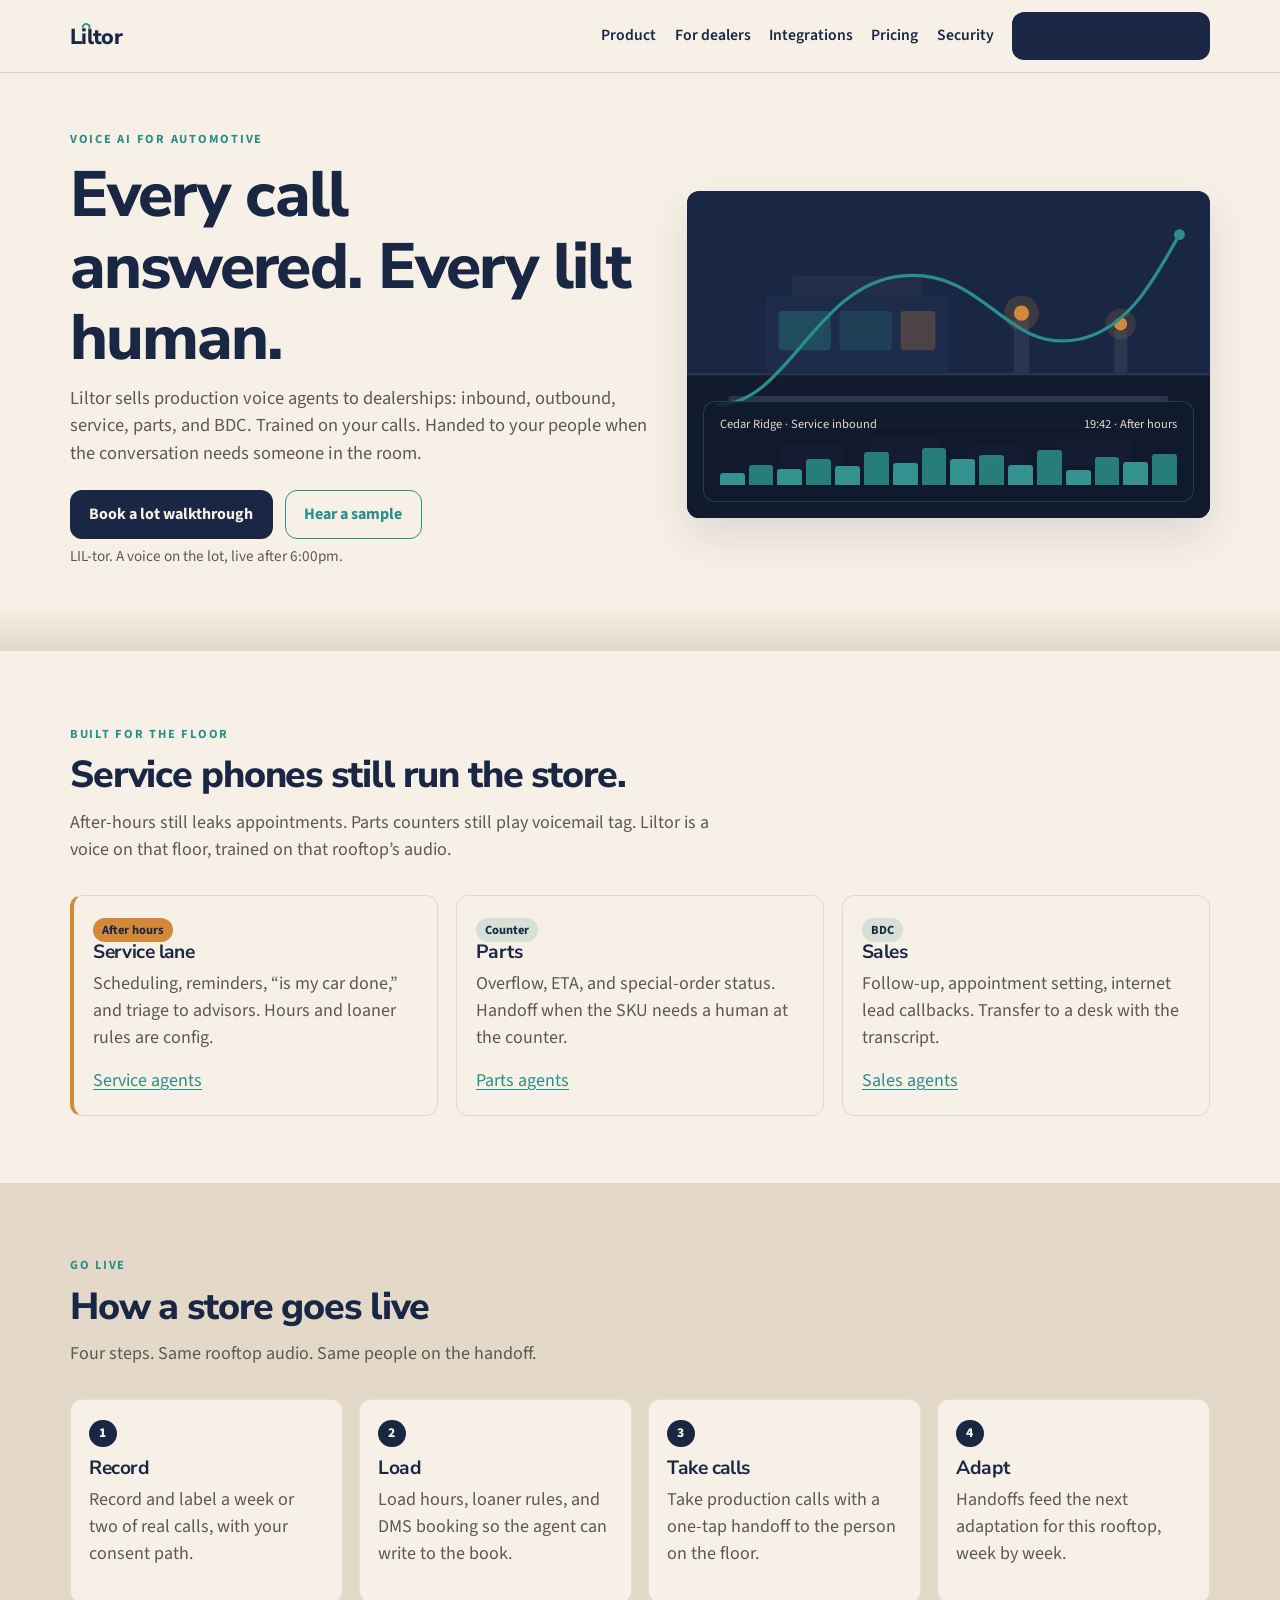
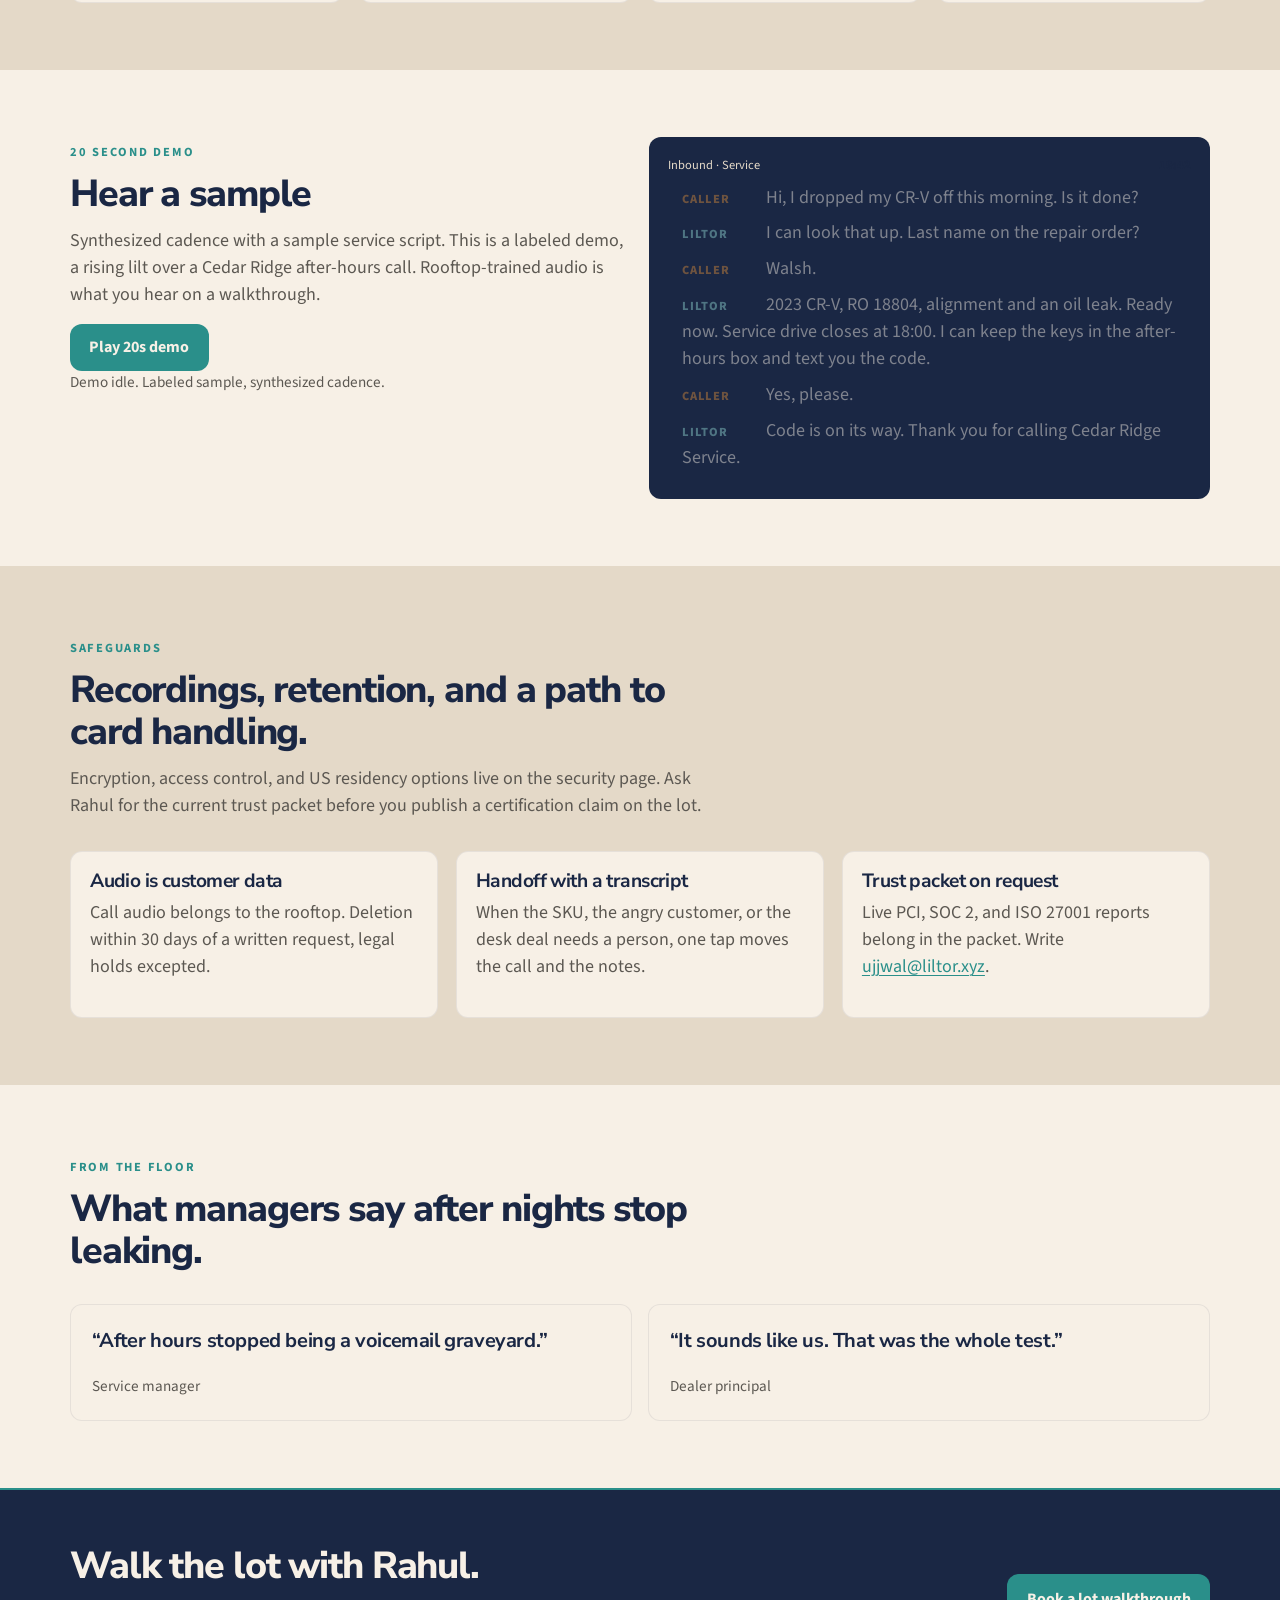
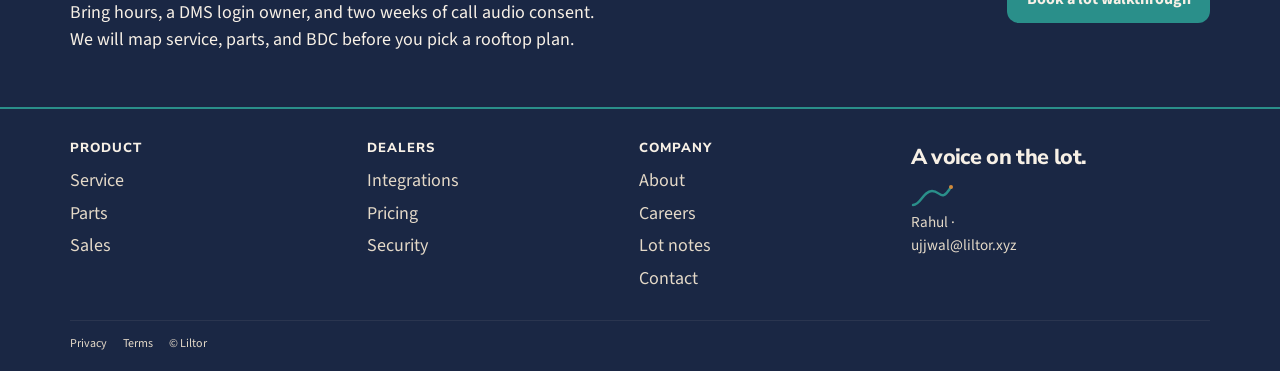
==== index.html @ 1d0a1dd4 "Deploy liltor website" ====
<!DOCTYPE html>
<html lang="en">
<head>
  <meta charset="utf-8">
  <meta name="viewport" content="width=device-width, initial-scale=1">
  <title>Liltor | Voice agents for dealerships</title>
  <meta name="description" content="Liltor sells production voice agents to dealerships for inbound, outbound, service, parts, and BDC. Trained on your calls, with a one-tap handoff to your people.">
  <link rel="icon" href="favicon.svg" type="image/svg+xml">
  <link rel="preconnect" href="https://fonts.googleapis.com">
  <link rel="preconnect" href="https://fonts.gstatic.com" crossorigin>
  <link href="https://fonts.googleapis.com/css2?family=Nunito+Sans:wght@600;700;800&family=Source+Sans+3:wght@400;600;700&display=swap" rel="stylesheet">
  <link rel="stylesheet" href="css/styles.css">
</head>
<body data-page="home">
  <a class="skip" href="#main">Skip to content</a>
  <header class="site-header">
    <div class="wrap nav-inner">
      <a class="wordmark" href="index.html" aria-label="Liltor home">L<span class="lilt-i">i</span>ltor</a>
      <button class="nav-toggle" type="button" aria-expanded="false" aria-controls="site-nav" aria-label="Open menu">Menu</button>
      <nav id="site-nav" class="site-nav">
        <a href="product.html">Product</a>
        <a href="product.html#dealers">For dealers</a>
        <a href="product.html#integrations">Integrations</a>
        <a href="pricing.html">Pricing</a>
        <a href="about.html#security">Security</a>
        <a class="btn btn-primary" href="about.html#contact">Book a lot walkthrough</a>
      </nav>
    </div>
  </header>
  <div class="nav-overlay"></div>

  <main id="main">
    <section class="hero">
      <div class="wrap hero-grid">
        <div>
          <p class="eyebrow">Voice AI for automotive</p>
          <h1>Every call answered. Every lilt human.</h1>
          <p class="lede">Liltor sells production voice agents to dealerships: inbound, outbound, service, parts, and BDC. Trained on your calls. Handed to your people when the conversation needs someone in the room.</p>
          <div class="hero-actions">
            <a class="btn btn-primary" href="about.html#contact">Book a lot walkthrough</a>
            <a class="btn btn-secondary" href="#sample">Hear a sample</a>
          </div>
          <p class="hero-note">LIL-tor. A voice on the lot, live after 6:00pm.</p>
        </div>
        <div class="lot-card">
          <img src="img/lot-dusk.svg" width="480" height="300" alt="Night dealership lot with sodium lamps and a rising teal voice curve">
          <div class="hero-console" aria-hidden="true">
            <div class="console-meta">
              <span>Cedar Ridge · Service inbound</span>
              <span>19:42 · After hours</span>
            </div>
            <div class="wave">
              <span></span><span></span><span></span><span></span>
              <span></span><span></span><span></span><span></span>
              <span></span><span></span><span></span><span></span>
              <span></span><span></span><span></span><span></span>
            </div>
          </div>
        </div>
      </div>
    </section>

    <section class="section">
      <div class="wrap">
        <div class="section-head">
          <p class="eyebrow">Built for the floor</p>
          <h2>Service phones still run the store.</h2>
          <p>After-hours still leaks appointments. Parts counters still play voicemail tag. Liltor is a voice on that floor, trained on that rooftop’s audio.</p>
        </div>
        <div class="grid-3">
          <article class="card card-pip">
            <span class="chip chip-amber">After hours</span>
            <h3>Service lane</h3>
            <p>Scheduling, reminders, “is my car done,” and triage to advisors. Hours and loaner rules are config.</p>
            <a href="product.html#service">Service agents</a>
          </article>
          <article class="card">
            <span class="chip chip-teal">Counter</span>
            <h3>Parts</h3>
            <p>Overflow, ETA, and special-order status. Handoff when the SKU needs a human at the counter.</p>
            <a href="product.html#parts">Parts agents</a>
          </article>
          <article class="card">
            <span class="chip chip-teal">BDC</span>
            <h3>Sales</h3>
            <p>Follow-up, appointment setting, internet lead callbacks. Transfer to a desk with the transcript.</p>
            <a href="product.html#sales">Sales agents</a>
          </article>
        </div>
      </div>
    </section>

    <section class="section section-fog" id="how">
      <div class="wrap">
        <div class="section-head">
          <p class="eyebrow">Go live</p>
          <h2>How a store goes live</h2>
          <p>Four steps. Same rooftop audio. Same people on the handoff.</p>
        </div>
        <div class="steps">
          <article class="step">
            <h3>Record</h3>
            <p>Record and label a week or two of real calls, with your consent path.</p>
          </article>
          <article class="step">
            <h3>Load</h3>
            <p>Load hours, loaner rules, and DMS booking so the agent can write to the book.</p>
          </article>
          <article class="step">
            <h3>Take calls</h3>
            <p>Take production calls with a one-tap handoff to the person on the floor.</p>
          </article>
          <article class="step">
            <h3>Adapt</h3>
            <p>Handoffs feed the next adaptation for this rooftop, week by week.</p>
          </article>
        </div>
      </div>
    </section>

    <section class="section" id="sample">
      <div class="wrap grid-2">
        <div>
          <p class="eyebrow">20 second demo</p>
          <h2>Hear a sample</h2>
          <p>Synthesized cadence with a sample service script. This is a labeled demo, a rising lilt over a Cedar Ridge after-hours call. Rooftop-trained audio is what you hear on a walkthrough.</p>
          <button class="btn btn-teal" type="button" data-sample-play aria-pressed="false">Play 20s demo</button>
          <p class="muted" data-sample-status>Demo idle. Labeled sample, synthesized cadence.</p>
        </div>
        <div class="sample-panel">
          <div class="console-meta">
            <span>Inbound · Service</span>
            <span class="hours">19:42</span>
          </div>
          <p class="sample-line caller" data-sample-line data-at="0"><span class="who">Caller</span> Hi, I dropped my CR-V off this morning. Is it done?</p>
          <p class="sample-line agent" data-sample-line data-at="3500"><span class="who">Liltor</span> I can look that up. Last name on the repair order?</p>
          <p class="sample-line caller" data-sample-line data-at="7500"><span class="who">Caller</span> Walsh.</p>
          <p class="sample-line agent" data-sample-line data-at="10500"><span class="who">Liltor</span> 2023 CR-V, RO 18804, alignment and an oil leak. Ready now. Service drive closes at 18:00. I can keep the keys in the after-hours box and text you the code.</p>
          <p class="sample-line caller" data-sample-line data-at="15500"><span class="who">Caller</span> Yes, please.</p>
          <p class="sample-line agent" data-sample-line data-at="17500"><span class="who">Liltor</span> Code is on its way. Thank you for calling Cedar Ridge Service.</p>
        </div>
      </div>
    </section>

    <section class="section section-fog">
      <div class="wrap">
        <div class="section-head">
          <p class="eyebrow">Safeguards</p>
          <h2>Recordings, retention, and a path to card handling.</h2>
          <p>Encryption, access control, and US residency options live on the security page. Ask Rahul for the current trust packet before you publish a certification claim on the lot.</p>
        </div>
        <div class="grid-3">
          <article class="card">
            <h3>Audio is customer data</h3>
            <p>Call audio belongs to the rooftop. Deletion within 30 days of a written request, legal holds excepted.</p>
          </article>
          <article class="card">
            <h3>Handoff with a transcript</h3>
            <p>When the SKU, the angry customer, or the desk deal needs a person, one tap moves the call and the notes.</p>
          </article>
          <article class="card">
            <h3>Trust packet on request</h3>
            <p>Live PCI, SOC 2, and ISO 27001 reports belong in the packet. Write <a href="mailto:ujjwal@liltor.xyz">ujjwal@liltor.xyz</a>.</p>
          </article>
        </div>
      </div>
    </section>

    <section class="section">
      <div class="wrap">
        <div class="section-head">
          <p class="eyebrow">From the floor</p>
          <h2>What managers say after nights stop leaking.</h2>
        </div>
        <div class="quotes">
          <blockquote>
            <p>“After hours stopped being a voicemail graveyard.”</p>
            <cite>Service manager</cite>
          </blockquote>
          <blockquote>
            <p>“It sounds like us. That was the whole test.”</p>
            <cite>Dealer principal</cite>
          </blockquote>
        </div>
      </div>
    </section>

    <section class="section-navy cta-band">
      <div class="wrap">
        <div>
          <h2>Walk the lot with Rahul.</h2>
          <p>Bring hours, a DMS login owner, and two weeks of call audio consent. We will map service, parts, and BDC before you pick a rooftop plan.</p>
        </div>
        <a class="btn btn-teal" href="about.html#contact">Book a lot walkthrough</a>
      </div>
    </section>
  </main>

  <footer class="site-footer">
    <div class="wrap">
      <div class="footer-grid">
        <div>
          <h2>Product</h2>
          <a href="product.html#service">Service</a>
          <a href="product.html#parts">Parts</a>
          <a href="product.html#sales">Sales</a>
        </div>
        <div>
          <h2>Dealers</h2>
          <a href="product.html#integrations">Integrations</a>
          <a href="pricing.html">Pricing</a>
          <a href="about.html#security">Security</a>
        </div>
        <div>
          <h2>Company</h2>
          <a href="about.html">About</a>
          <a href="about.html#careers">Careers</a>
          <a href="docs.html#lot-notes">Lot notes</a>
          <a href="about.html#contact">Contact</a>
        </div>
        <div>
          <p class="footer-tagline">A voice on the lot.</p>
          <svg class="lilt-glyph" viewBox="0 0 42 28" aria-hidden="true">
            <path d="M2 22C10 22 12 8 21 8s9 12 19-4" fill="none" stroke="#2A8F8A" stroke-width="2.4" stroke-linecap="round"/>
            <circle cx="40" cy="4" r="2" fill="#D4893A"/>
          </svg>
          <p class="muted" style="color:#E4D9C8">Rahul · <a href="mailto:ujjwal@liltor.xyz">ujjwal@liltor.xyz</a></p>
        </div>
      </div>
      <div class="legal-row">
        <a href="about.html#privacy">Privacy</a>
        <a href="about.html#terms">Terms</a>
        <span>© Liltor</span>
      </div>
    </div>
  </footer>
  <script src="js/main.js"></script>
</body>
</html>
---- css/styles.css ----
:root {
  --lot-cream: #f7f0e6;
  --night-navy: #1a2744;
  --lilt-teal: #2a8f8a;
  --amber-lamp: #d4893a;
  --asphalt: #5c5852;
  --fog: #e4d9c8;
  --glass: #243049;
  --cream-ink: #f7f0e6;
  --header-h: 4.5rem;
  --radius: 12px;
  --max: 1140px;
  --shadow: 0 18px 40px rgba(26, 39, 68, 0.12);
}

*,
*::before,
*::after {
  box-sizing: border-box;
}

html {
  scroll-behavior: smooth;
}

html:focus-within {
  scroll-behavior: smooth;
}

body {
  margin: 0;
  font-family: "Source Sans 3", "Source Sans Pro", sans-serif;
  font-size: 18px;
  line-height: 1.5;
  color: var(--asphalt);
  background: var(--lot-cream);
}

body.nav-open {
  overflow: hidden;
}

img,
svg {
  max-width: 100%;
  display: block;
}

a {
  color: var(--lilt-teal);
  text-decoration-thickness: 1px;
  text-underline-offset: 0.18em;
}

a:hover {
  color: var(--night-navy);
}

h1,
h2,
h3,
.wordmark {
  font-family: "Nunito Sans", "Source Sans 3", sans-serif;
  color: var(--night-navy);
  letter-spacing: -0.03em;
  line-height: 1.12;
}

h1 {
  font-size: clamp(2.4rem, 5vw, 4.1rem);
  font-weight: 800;
  margin: 0 0 0.6rem;
}

h2 {
  font-size: clamp(1.7rem, 3vw, 2.35rem);
  font-weight: 800;
  margin: 0 0 0.75rem;
}

h3 {
  font-size: 1.2rem;
  font-weight: 700;
  margin: 0 0 0.4rem;
}

p {
  margin: 0 0 1rem;
}

[id] {
  scroll-margin-top: 5.75rem;
}

.skip {
  position: absolute;
  left: 1rem;
  top: -3rem;
  background: var(--night-navy);
  color: var(--cream-ink);
  padding: 0.5rem 0.8rem;
  border-radius: 8px;
  z-index: 80;
}

.skip:focus {
  top: 0.75rem;
}

.wrap {
  width: min(var(--max), calc(100% - 2.4rem));
  margin-inline: auto;
}

.eyebrow {
  display: inline-block;
  margin-bottom: 0.7rem;
  color: var(--lilt-teal);
  font-size: 0.78rem;
  font-weight: 700;
  letter-spacing: 0.14em;
  text-transform: uppercase;
}

.lede {
  font-size: 1.15rem;
  max-width: 40rem;
}

.site-header {
  position: sticky;
  top: 0;
  z-index: 40;
  background: rgba(247, 240, 230, 0.94);
  backdrop-filter: blur(10px);
  border-bottom: 1px solid var(--asphalt);
  border-bottom-color: rgba(92, 88, 82, 0.22);
}

.site-header.is-scrolled {
  box-shadow: 0 8px 24px rgba(26, 39, 68, 0.06);
}

.nav-inner {
  min-height: var(--header-h);
  display: flex;
  align-items: center;
  justify-content: space-between;
  gap: 1rem;
}

.wordmark {
  display: inline-flex;
  align-items: baseline;
  gap: 0;
  font-size: 1.35rem;
  font-weight: 800;
  color: var(--night-navy);
  text-decoration: none;
}

.wordmark:hover {
  color: var(--night-navy);
}

.lilt-i {
  position: relative;
  display: inline-block;
  padding-top: 0.12em;
}

.lilt-i::after {
  content: "";
  position: absolute;
  left: 42%;
  top: 0.02em;
  width: 0.42em;
  height: 0.26em;
  border: 2px solid var(--lilt-teal);
  border-bottom: none;
  border-radius: 10px 10px 0 0;
  transform: translateX(-20%) rotate(18deg);
}

.site-nav {
  display: flex;
  align-items: center;
  gap: 1.15rem;
}

.site-nav a {
  color: var(--night-navy);
  text-decoration: none;
  font-weight: 600;
  font-size: 0.98rem;
}

.site-nav a:hover,
.site-nav a.is-active {
  color: var(--lilt-teal);
}

.nav-toggle {
  display: none;
  border: 1px solid var(--fog);
  background: var(--lot-cream);
  color: var(--night-navy);
  border-radius: 10px;
  padding: 0.45rem 0.7rem;
  font: inherit;
  font-weight: 700;
  cursor: pointer;
}

.nav-overlay {
  display: none;
}

.btn {
  display: inline-flex;
  align-items: center;
  justify-content: center;
  gap: 0.4rem;
  border-radius: var(--radius);
  padding: 0.72rem 1.15rem;
  font-weight: 700;
  text-decoration: none;
  border: 1px solid transparent;
  cursor: pointer;
  font-family: inherit;
  font-size: 1rem;
}

.btn-primary {
  background: var(--night-navy);
  color: var(--cream-ink);
}

.btn-primary:hover {
  background: #24355c;
  color: var(--cream-ink);
}

.btn-secondary {
  background: transparent;
  color: var(--lilt-teal);
  border-color: var(--lilt-teal);
}

.btn-secondary:hover {
  background: rgba(42, 143, 138, 0.08);
  color: var(--night-navy);
}

.btn-teal {
  background: var(--lilt-teal);
  color: var(--cream-ink);
}

.btn-teal:hover {
  background: #237a76;
  color: var(--cream-ink);
}

.hero {
  padding: 3.2rem 0 4.2rem;
  background: linear-gradient(180deg, var(--lot-cream) 0%, var(--lot-cream) 92%, var(--fog) 100%);
}

.hero-grid {
  display: grid;
  grid-template-columns: 1.05fr 0.95fr;
  gap: 2.4rem;
  align-items: center;
}

.hero-actions {
  display: flex;
  flex-wrap: wrap;
  gap: 0.75rem;
  margin: 1.4rem 0 0.4rem;
}

.hero-note {
  color: var(--asphalt);
  font-size: 0.95rem;
}

.lot-card {
  position: relative;
  background: var(--night-navy);
  border-radius: var(--radius);
  overflow: hidden;
  min-height: 300px;
  box-shadow: var(--shadow);
}

.lot-card img {
  width: 100%;
  height: 100%;
  object-fit: cover;
}

.hero-console {
  position: absolute;
  left: 1rem;
  right: 1rem;
  bottom: 1rem;
  background: rgba(18, 26, 46, 0.86);
  border: 1px solid rgba(42, 143, 138, 0.35);
  border-radius: var(--radius);
  padding: 0.85rem 1rem 1rem;
  color: var(--cream-ink);
}

.console-meta {
  display: flex;
  justify-content: space-between;
  gap: 0.5rem;
  font-size: 0.78rem;
  font-variant-numeric: tabular-nums;
  color: var(--fog);
  margin-bottom: 0.55rem;
}

.wave {
  height: 42px;
  display: flex;
  align-items: flex-end;
  gap: 4px;
}

.wave span {
  flex: 1;
  background: var(--lilt-teal);
  border-radius: 3px 3px 0 0;
  transform-origin: bottom;
  animation: lilt 8s ease-in-out infinite;
  opacity: 0.85;
}

.wave span:nth-child(odd) {
  background: #3aa8a2;
}

.wave span:nth-child(1) { height: 28%; animation-delay: 0s; }
.wave span:nth-child(2) { height: 46%; animation-delay: -0.7s; }
.wave span:nth-child(3) { height: 38%; animation-delay: -1.4s; }
.wave span:nth-child(4) { height: 62%; animation-delay: -2.1s; }
.wave span:nth-child(5) { height: 44%; animation-delay: -2.8s; }
.wave span:nth-child(6) { height: 78%; animation-delay: -3.5s; }
.wave span:nth-child(7) { height: 52%; animation-delay: -4.2s; }
.wave span:nth-child(8) { height: 88%; animation-delay: -4.9s; }
.wave span:nth-child(9) { height: 60%; animation-delay: -5.6s; }
.wave span:nth-child(10) { height: 70%; animation-delay: -6.3s; }
.wave span:nth-child(11) { height: 48%; animation-delay: -1.1s; }
.wave span:nth-child(12) { height: 82%; animation-delay: -2.6s; }
.wave span:nth-child(13) { height: 36%; animation-delay: -3.9s; }
.wave span:nth-child(14) { height: 66%; animation-delay: -5.2s; }
.wave span:nth-child(15) { height: 54%; animation-delay: -6.8s; }
.wave span:nth-child(16) { height: 74%; animation-delay: -7.4s; }

@keyframes lilt {
  0%,
  100% {
    transform: scaleY(0.35);
  }
  18% {
    transform: scaleY(0.55);
  }
  42% {
    transform: scaleY(0.72);
  }
  68% {
    transform: scaleY(0.9);
  }
  84% {
    transform: scaleY(0.62);
  }
}

.section {
  padding: 4.2rem 0;
}

.section-fog {
  background: var(--fog);
}

.section-navy {
  background: var(--night-navy);
  color: var(--cream-ink);
}

.section-navy h2,
.section-navy h3 {
  color: var(--cream-ink);
}

.section-head {
  max-width: 40rem;
  margin-bottom: 2rem;
}

.grid-3,
.grid-4,
.grid-2 {
  display: grid;
  gap: 1.1rem;
}

.grid-2 {
  grid-template-columns: 1fr 1fr;
}

.grid-3 {
  grid-template-columns: repeat(3, 1fr);
}

.grid-4 {
  grid-template-columns: repeat(4, 1fr);
}

.card {
  background: var(--lot-cream);
  border: 1px solid var(--fog);
  border-radius: var(--radius);
  padding: 1.2rem 1.2rem 1.3rem;
}

.section-fog .card {
  border-color: rgba(26, 39, 68, 0.08);
}

.card-pip {
  border-left: 4px solid var(--amber-lamp);
}

.steps {
  display: grid;
  grid-template-columns: repeat(4, 1fr);
  gap: 1rem;
  counter-reset: step;
}

.step {
  background: var(--lot-cream);
  border: 1px solid rgba(26, 39, 68, 0.08);
  border-radius: var(--radius);
  padding: 1.15rem;
}

.step::before {
  counter-increment: step;
  content: counter(step);
  display: inline-flex;
  width: 1.7rem;
  height: 1.7rem;
  align-items: center;
  justify-content: center;
  border-radius: 999px;
  background: var(--night-navy);
  color: var(--cream-ink);
  font-weight: 800;
  font-size: 0.85rem;
  margin-bottom: 0.7rem;
  font-variant-numeric: tabular-nums;
}

.chip {
  display: inline-flex;
  align-items: center;
  border-radius: 999px;
  padding: 0.15rem 0.55rem;
  font-size: 0.78rem;
  font-weight: 700;
  font-variant-numeric: tabular-nums;
}

.chip-amber {
  background: var(--amber-lamp);
  color: #1a2744;
}

.chip-teal {
  background: rgba(42, 143, 138, 0.16);
  color: var(--night-navy);
}

.quotes {
  display: grid;
  grid-template-columns: 1fr 1fr;
  gap: 1rem;
}

blockquote {
  margin: 0;
  background: var(--lot-cream);
  border-radius: var(--radius);
  padding: 1.3rem;
  border: 1px solid rgba(26, 39, 68, 0.08);
}

blockquote p {
  font-family: "Nunito Sans", sans-serif;
  font-size: 1.25rem;
  color: var(--night-navy);
  font-weight: 700;
  letter-spacing: -0.02em;
}

cite {
  font-style: normal;
  color: var(--asphalt);
  font-size: 0.95rem;
}

.cta-band {
  padding: 3.4rem 0;
  border-top: 2px solid var(--lilt-teal);
}

.cta-band .wrap {
  display: flex;
  justify-content: space-between;
  align-items: center;
  gap: 1.5rem;
}

.cta-band p {
  margin: 0;
  max-width: 34rem;
}

.site-footer {
  background: var(--night-navy);
  color: var(--cream-ink);
  border-top: 2px solid var(--lilt-teal);
  padding: 2rem 0 1.1rem;
}

.footer-grid {
  display: grid;
  grid-template-columns: 1.1fr 1fr 1fr 1.2fr;
  gap: 1.4rem;
  min-height: 9.5rem;
}

.site-footer h2 {
  color: var(--cream-ink);
  font-size: 0.82rem;
  letter-spacing: 0.08em;
  text-transform: uppercase;
  margin-bottom: 0.7rem;
}

.site-footer a {
  display: block;
  color: var(--fog);
  text-decoration: none;
  margin-bottom: 0.35rem;
}

.site-footer a:hover {
  color: var(--cream-ink);
}

.footer-tagline {
  font-family: "Nunito Sans", sans-serif;
  font-weight: 800;
  font-size: 1.35rem;
  color: var(--cream-ink);
  letter-spacing: -0.03em;
  margin: 0 0 0.6rem;
}

.lilt-glyph {
  width: 42px;
  height: 28px;
}

.legal-row {
  display: flex;
  gap: 1rem;
  flex-wrap: wrap;
  align-items: center;
  margin-top: 1.4rem;
  padding-top: 0.9rem;
  border-top: 1px solid #2a354f;
  font-size: 12px;
  color: var(--fog);
}

.legal-row a {
  display: inline;
  margin: 0;
}

.page-hero {
  padding: 3rem 0 1.5rem;
}

.lane-block {
  display: grid;
  grid-template-columns: 0.9fr 1.1fr;
  gap: 1.5rem;
  align-items: start;
  padding: 2rem 0;
  border-top: 1px solid rgba(92, 88, 82, 0.16);
}

.lane-block:first-of-type {
  border-top: 0;
}

.flow {
  display: grid;
  grid-template-columns: repeat(4, 1fr);
  gap: 0.7rem;
  margin: 1.5rem 0 0;
}

.flow li {
  list-style: none;
  background: var(--night-navy);
  color: var(--cream-ink);
  border-radius: var(--radius);
  padding: 1rem;
}

.flow {
  padding: 0;
}

.flow strong {
  display: block;
  color: #8fd4d0;
  font-size: 0.82rem;
  letter-spacing: 0.06em;
  text-transform: uppercase;
  margin-bottom: 0.35rem;
}

.price-grid {
  display: grid;
  grid-template-columns: repeat(3, 1fr);
  gap: 1rem;
  align-items: stretch;
}

.price-card {
  background: var(--lot-cream);
  border: 1px solid var(--fog);
  border-radius: var(--radius);
  padding: 1.4rem;
}

.price-card.featured {
  border: 2px solid var(--lilt-teal);
  box-shadow: 0 0 0 6px rgba(42, 143, 138, 0.12);
  transform: translateY(-8px);
}

.price {
  font-family: "Nunito Sans", sans-serif;
  font-size: 2.2rem;
  font-weight: 800;
  color: var(--night-navy);
  font-variant-numeric: tabular-nums;
  letter-spacing: -0.04em;
  margin: 0.4rem 0 0.15rem;
}

.price span {
  font-size: 1rem;
  font-weight: 600;
  letter-spacing: 0;
  color: var(--asphalt);
}

.price-card ul {
  margin: 1rem 0 1.2rem;
  padding-left: 1.1rem;
}

.price-card li {
  margin-bottom: 0.35rem;
}

.faq details {
  background: var(--lot-cream);
  border: 1px solid var(--fog);
  border-radius: var(--radius);
  padding: 0.9rem 1rem;
  margin-bottom: 0.6rem;
}

.faq summary {
  cursor: pointer;
  font-weight: 700;
  color: var(--night-navy);
}

.sample-panel {
  background: var(--night-navy);
  color: var(--cream-ink);
  border-radius: var(--radius);
  padding: 1.2rem;
}

.sample-panel h2,
.sample-panel h3 {
  color: var(--cream-ink);
}

.sample-line {
  opacity: 0.45;
  margin: 0 0 0.55rem;
  padding-left: 0.7rem;
  border-left: 3px solid transparent;
}

.sample-line.is-live {
  opacity: 1;
  border-left-color: var(--lilt-teal);
}

.who {
  display: inline-block;
  min-width: 4.6rem;
  font-size: 0.78rem;
  font-weight: 800;
  letter-spacing: 0.06em;
  text-transform: uppercase;
  color: #8fd4d0;
  margin-right: 0.4rem;
}

.sample-line.caller .who {
  color: var(--amber-lamp);
}

.call-script {
  list-style: none;
  margin: 0;
  padding: 0;
}

.call-script .turn {
  display: grid;
  grid-template-columns: 6.5rem 1fr;
  gap: 0.8rem;
  padding: 0.85rem 0;
  border-bottom: 1px solid #2a354f;
}

.script-shell {
  background: var(--night-navy);
  color: var(--cream-ink);
  border-radius: var(--radius);
  padding: 1.2rem 1.3rem 1.4rem;
}

.script-shell h3 {
  color: var(--cream-ink);
}

.hours {
  font-variant-numeric: tabular-nums;
  font-weight: 700;
  color: var(--night-navy);
}

.note-list article {
  margin-bottom: 2rem;
}

form {
  display: grid;
  gap: 0.85rem;
}

label {
  display: grid;
  gap: 0.3rem;
  font-weight: 700;
  color: var(--night-navy);
  font-size: 0.95rem;
}

input,
select,
textarea {
  font: inherit;
  color: var(--night-navy);
  background: #fff;
  border: 1px solid #d5cbb8;
  border-radius: 10px;
  padding: 0.65rem 0.75rem;
}

input:focus,
select:focus,
textarea:focus {
  outline: 2px solid var(--lilt-teal);
  outline-offset: 1px;
}

.is-invalid {
  border-color: #b42318;
}

.success {
  background: var(--lot-cream);
  border: 1px solid var(--lilt-teal);
  border-radius: var(--radius);
  padding: 1.2rem;
}

.success:focus {
  outline: 2px solid var(--lilt-teal);
}

.team-card {
  display: flex;
  gap: 1rem;
  align-items: flex-start;
}

.avatar {
  width: 64px;
  height: 64px;
  border-radius: 12px;
  background: var(--night-navy);
  color: var(--lilt-teal);
  display: grid;
  place-items: center;
  font-family: "Nunito Sans", sans-serif;
  font-weight: 800;
  font-size: 1.4rem;
  flex: none;
}

.legal-copy h3 {
  margin-top: 1.4rem;
}

.muted {
  color: var(--asphalt);
  font-size: 0.95rem;
}

.table {
  width: 100%;
  border-collapse: collapse;
  background: var(--lot-cream);
  border-radius: var(--radius);
  overflow: hidden;
}

.table th,
.table td {
  text-align: left;
  padding: 0.7rem 0.8rem;
  border-bottom: 1px solid var(--fog);
  vertical-align: top;
}

.table th {
  color: var(--night-navy);
  font-size: 0.85rem;
  letter-spacing: 0.04em;
  text-transform: uppercase;
}

@media (prefers-reduced-motion: reduce) {
  html {
    scroll-behavior: auto;
  }

  .wave span {
    animation: none;
    transform: scaleY(0.6);
  }
}

@media (max-width: 980px) {
  .hero-grid,
  .lane-block,
  .cta-band .wrap,
  .footer-grid,
  .grid-4,
  .steps,
  .flow,
  .price-grid {
    grid-template-columns: 1fr 1fr;
  }

  .price-card.featured {
    transform: none;
  }
}

@media (max-width: 860px) {
  .nav-toggle {
    display: inline-flex;
    z-index: 60;
  }

  .nav-overlay {
    display: block;
    position: fixed;
    inset: 0;
    background: rgba(26, 39, 68, 0.45);
    opacity: 0;
    pointer-events: none;
    transition: opacity 0.2s ease;
  }

  body.nav-open .nav-overlay {
    opacity: 1;
    pointer-events: auto;
  }

  .site-nav {
    position: fixed;
    top: 0;
    right: 0;
    height: 100dvh;
    width: min(22rem, 88vw);
    background: var(--lot-cream);
    flex-direction: column;
    align-items: flex-start;
    padding: 5.2rem 1.3rem 1.5rem;
    transform: translateX(110%);
    transition: transform 0.22s ease;
    box-shadow: -16px 0 40px rgba(26, 39, 68, 0.18);
    z-index: 50;
  }

  .site-nav.is-open {
    transform: translateX(0);
  }

  .site-nav a {
    font-size: 1.1rem;
  }

  .hero-grid,
  .grid-2,
  .grid-3,
  .grid-4,
  .steps,
  .quotes,
  .lane-block,
  .flow,
  .price-grid,
  .footer-grid,
  .cta-band .wrap,
  .call-script .turn {
    grid-template-columns: 1fr;
  }
}
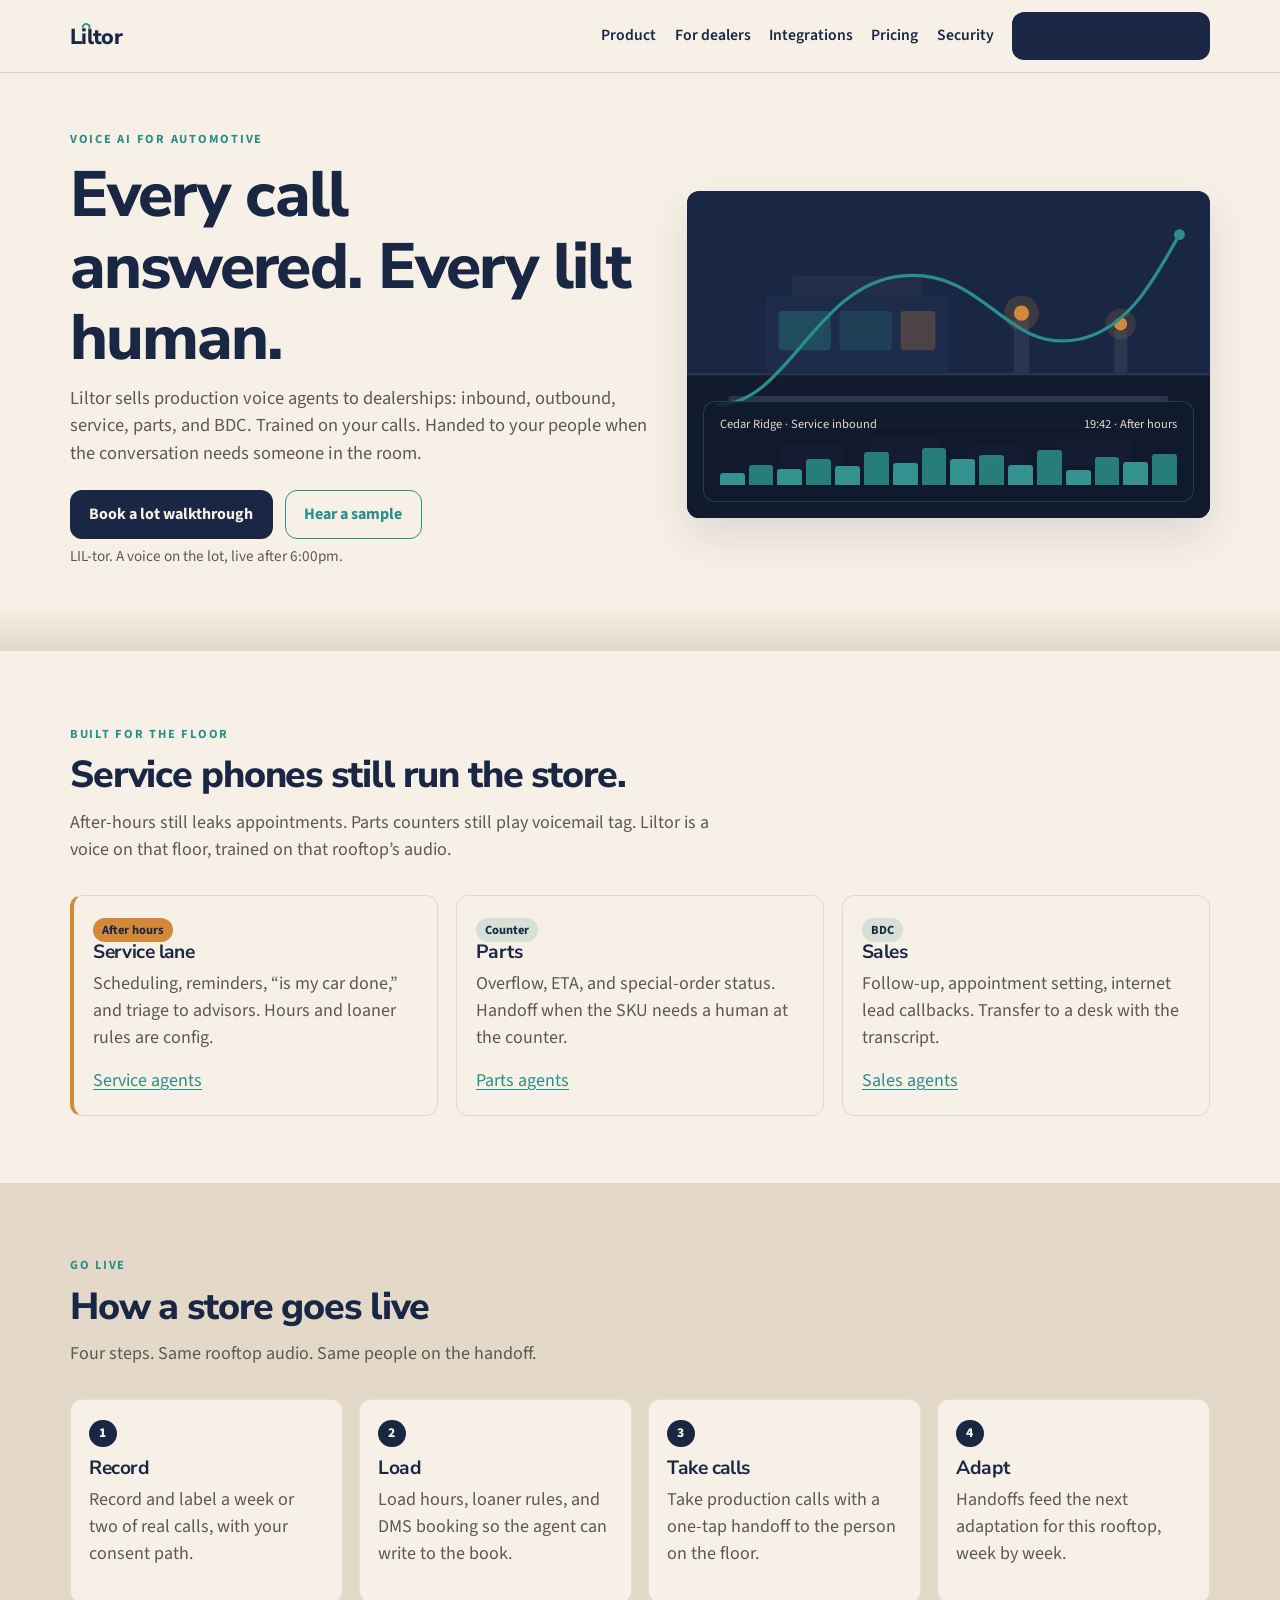
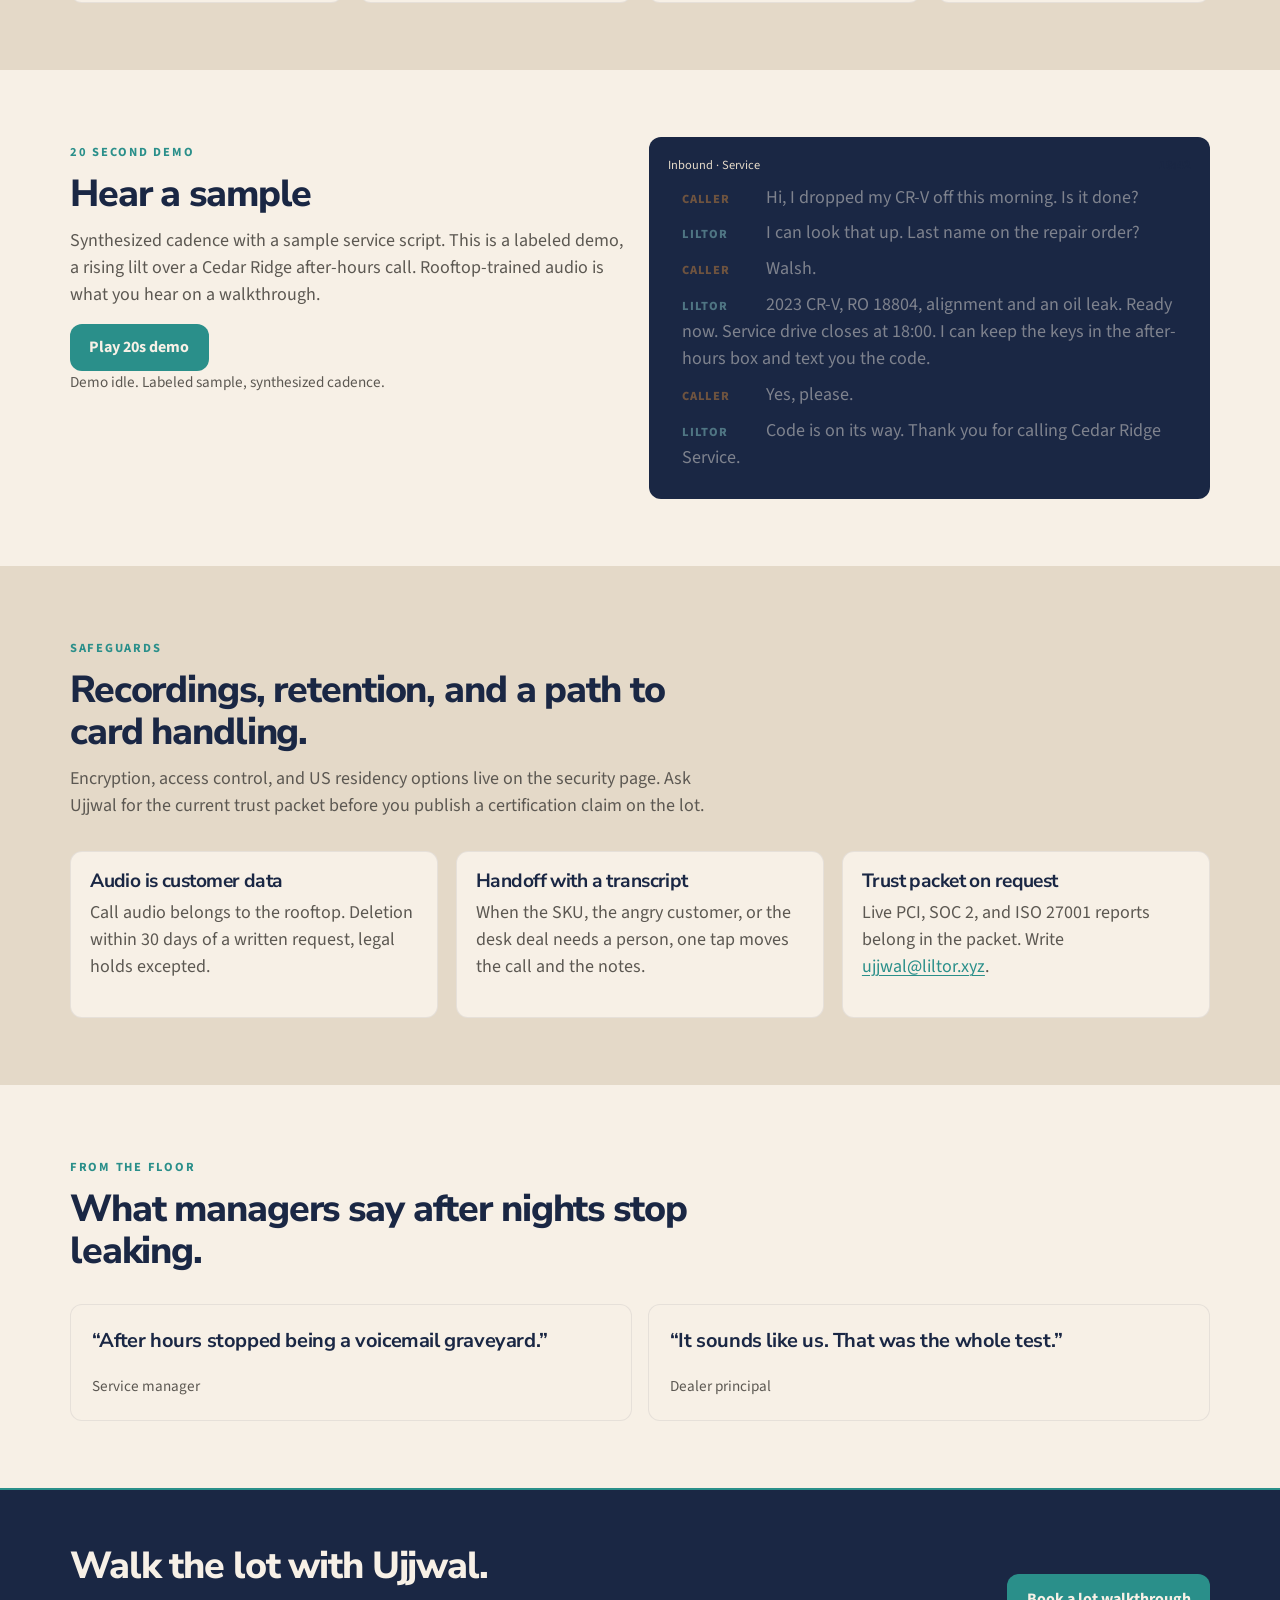
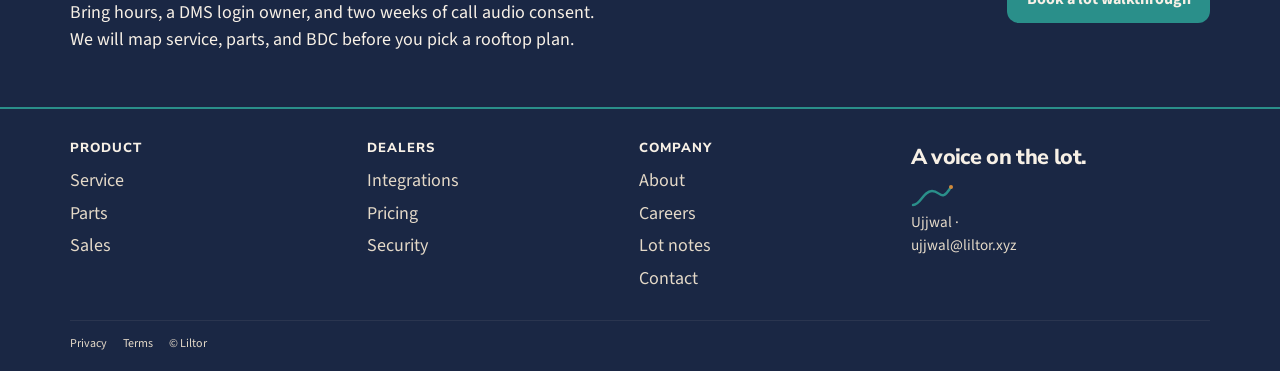
==== commit 752721de: "Publish Ujjwal as founder and *.xyz API hosts on the live site." ====
--- a/index.html
+++ b/index.html
@@ -147,7 +147,7 @@
         <div class="section-head">
           <p class="eyebrow">Safeguards</p>
           <h2>Recordings, retention, and a path to card handling.</h2>
-          <p>Encryption, access control, and US residency options live on the security page. Ask Rahul for the current trust packet before you publish a certification claim on the lot.</p>
+          <p>Encryption, access control, and US residency options live on the security page. Ask Ujjwal for the current trust packet before you publish a certification claim on the lot.</p>
         </div>
         <div class="grid-3">
           <article class="card">
@@ -188,7 +188,7 @@
     <section class="section-navy cta-band">
       <div class="wrap">
         <div>
-          <h2>Walk the lot with Rahul.</h2>
+          <h2>Walk the lot with Ujjwal.</h2>
           <p>Bring hours, a DMS login owner, and two weeks of call audio consent. We will map service, parts, and BDC before you pick a rooftop plan.</p>
         </div>
         <a class="btn btn-teal" href="about.html#contact">Book a lot walkthrough</a>
@@ -224,7 +224,7 @@
             <path d="M2 22C10 22 12 8 21 8s9 12 19-4" fill="none" stroke="#2A8F8A" stroke-width="2.4" stroke-linecap="round"/>
             <circle cx="40" cy="4" r="2" fill="#D4893A"/>
           </svg>
-          <p class="muted" style="color:#E4D9C8">Rahul · <a href="mailto:ujjwal@liltor.xyz">ujjwal@liltor.xyz</a></p>
+          <p class="muted" style="color:#E4D9C8">Ujjwal · <a href="mailto:ujjwal@liltor.xyz">ujjwal@liltor.xyz</a></p>
         </div>
       </div>
       <div class="legal-row">
